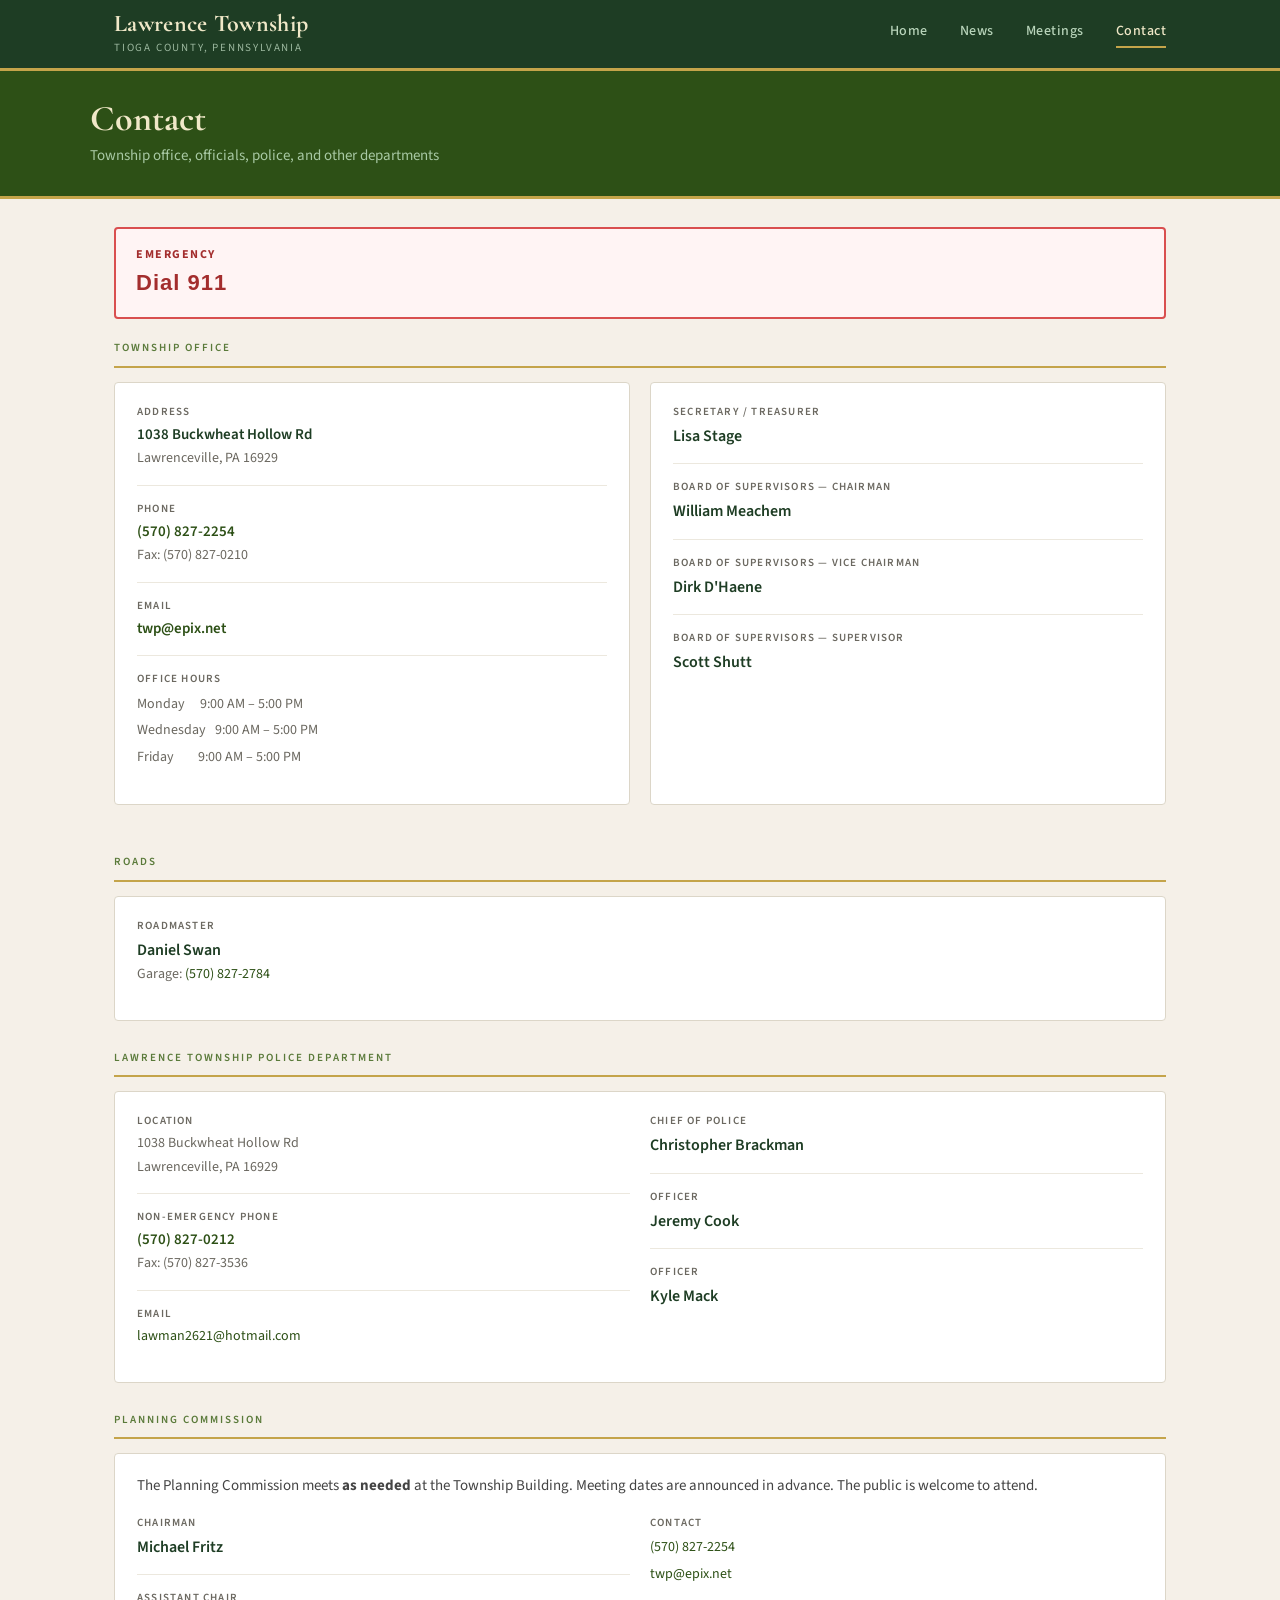
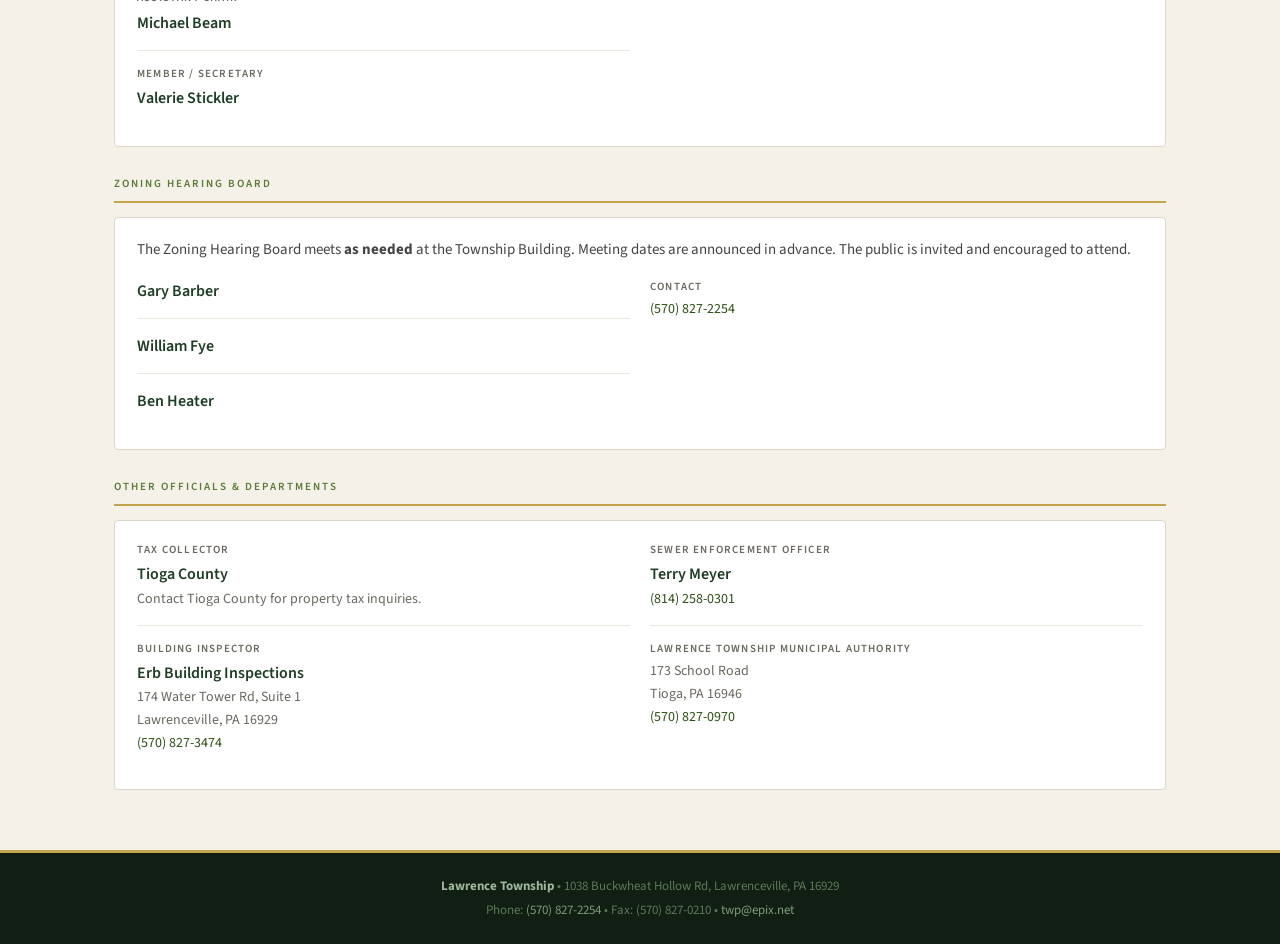
==== contact.html @ 263243e9 "initial commit" ====
<!DOCTYPE html>
<html lang="en">
<head>
  <meta charset="UTF-8">
  <meta name="viewport" content="width=device-width, initial-scale=1.0">
  <title>Contact — Lawrence Township</title>
  <meta name="description" content="Contact information for Lawrence Township, Tioga County, Pennsylvania — office, supervisors, police, and other departments.">
  <link rel="stylesheet" href="style.css">
</head>
<body>

  <!-- ====== HEADER ====== -->
  <header class="site-header">
    <div class="header-inner">
      <a href="index.html" class="site-logo" style="text-decoration:none;">
        <span class="logo-name">Lawrence Township</span>
        <span class="logo-sub">Tioga County, Pennsylvania</span>
      </a>
      <nav class="site-nav">
        <a href="index.html">Home</a>
        <a href="news.html">News</a>
        <a href="meetings.html">Meetings</a>
        <a href="contact.html" class="active">Contact</a>
      </nav>
    </div>
  </header>

  <!-- ====== PAGE HERO ====== -->
  <div class="page-hero">
    <div class="page-hero-inner">
      <h1>Contact</h1>
      <p>Township office, officials, police, and other departments</p>
    </div>
  </div>

  <!-- ====== MAIN CONTENT ====== -->
  <div class="content-full">

    <!-- Emergency Notice -->
    <div class="emergency-box">
      <div>
        <div class="emerg-label">Emergency</div>
        <div class="emerg-number" style="font-family: Arial, sans-serif;">Dial 911</div>
      </div>
    </div>

    <!-- Township Office -->
    <div class="section-label">Township Office</div>
    <div class="contact-grid" style="margin-bottom:28px;">

      <div class="card">
        <div class="official-block" style="padding-top:0;">
          <div class="official-title">Address</div>
          <div class="official-name" style="font-size:15px;">1038 Buckwheat Hollow Rd</div>
          <div class="official-detail">Lawrenceville, PA 16929</div>
        </div>
        <div class="official-block">
          <div class="official-title">Phone</div>
          <div class="official-name" style="font-size:15px;">
            <a href="tel:5708272254">(570) 827-2254</a>
          </div>
          <div class="official-detail">Fax: (570) 827-0210</div>
        </div>
        <div class="official-block">
          <div class="official-title">Email</div>
          <div class="official-name" style="font-size:15px;">
            <a href="mailto:twp@epix.net">twp@epix.net</a>
          </div>
        </div>
        <div class="official-block" style="border-bottom:none;">
          <div class="official-title">Office Hours</div>
          <div class="official-detail" style="line-height:1.9;">
            Monday &nbsp;&nbsp;&nbsp; 9:00 AM – 5:00 PM<br>
            Wednesday &nbsp; 9:00 AM – 5:00 PM<br>
            Friday &nbsp;&nbsp;&nbsp;&nbsp;&nbsp;&nbsp; 9:00 AM – 5:00 PM
          </div>
        </div>
      </div>

      <div class="card">
        <!-- UPDATE: Verify Secretary/Treasurer name is current -->
        <div class="official-block" style="padding-top:0;">
          <div class="official-title">Secretary / Treasurer</div>
          <div class="official-name">Lisa Stage</div>
        </div>

        <!-- UPDATE: Verify all Board of Supervisors names and roles are current -->
        <div class="official-block">
          <div class="official-title">Board of Supervisors — Chairman</div>
          <div class="official-name">William Meachem</div>
        </div>
        <div class="official-block">
          <div class="official-title">Board of Supervisors — Vice Chairman</div>
          <div class="official-name">Dirk D'Haene</div>
        </div>
        <div class="official-block" style="border-bottom:none;">
          <div class="official-title">Board of Supervisors — Supervisor</div>
          <div class="official-name">Scott Shutt</div>
        </div>
      </div>

    </div>

    <!-- Roads -->
    <div class="section-label">Roads</div>
    <div class="card" style="margin-bottom:28px;">
      <div class="contact-grid" style="margin-bottom:0;">
        <div>
          <!-- UPDATE: Verify Roadmaster name and number -->
          <div class="official-block" style="padding-top:0;">
            <div class="official-title">Roadmaster</div>
            <div class="official-name">Daniel Swan</div>
            <div class="official-detail">
              Garage: <a href="tel:5708272784">(570) 827-2784</a>
            </div>
          </div>
        </div>
      </div>
    </div>

    <!-- Police -->
    <div class="section-label">Lawrence Township Police Department</div>
    <div class="card" style="margin-bottom:28px;">
      <div class="contact-grid" style="margin-bottom:0;">

        <div>
          <div class="official-block" style="padding-top:0;">
            <div class="official-title">Location</div>
            <div class="official-detail">
              1038 Buckwheat Hollow Rd<br>Lawrenceville, PA 16929
            </div>
          </div>
          <div class="official-block">
            <div class="official-title">Non-Emergency Phone</div>
            <div class="official-name" style="font-size:15px;">
              <a href="tel:5708270212">(570) 827-0212</a>
            </div>
            <div class="official-detail">Fax: (570) 827-3536</div>
          </div>
          <div class="official-block" style="border-bottom:none;">
            <div class="official-title">Email</div>
            <div class="official-detail">
              <a href="mailto:lawman2621@hotmail.com">lawman2621@hotmail.com</a>
            </div>
          </div>
        </div>

        <div>
          <!-- UPDATE: Verify police officer names/roles are current -->
          <div class="official-block" style="padding-top:0;">
            <div class="official-title">Chief of Police</div>
            <div class="official-name">Christopher Brackman</div>
          </div>
          <div class="official-block">
            <div class="official-title">Officer</div>
            <div class="official-name">Jeremy Cook</div>
          </div>
          <div class="official-block" style="border-bottom:none;">
            <div class="official-title">Officer</div>
            <div class="official-name">Kyle Mack</div>
          </div>
        </div>

      </div>
    </div>

    <!-- Planning Commission -->
    <div class="section-label">Planning Commission</div>
    <div class="card" style="margin-bottom:28px;">
      <p style="font-size:15px; color:#444; margin-bottom:16px; line-height:1.6;">
        The Planning Commission meets <strong>as needed</strong> at the Township Building.
        Meeting dates are announced in advance. The public is welcome to attend.
      </p>
      <div class="contact-grid" style="margin-bottom:0;">
        <div>
          <!-- UPDATE: Verify Planning Commission member names are current -->
          <div class="official-block" style="padding-top:0;">
            <div class="official-title">Chairman</div>
            <div class="official-name">Michael Fritz</div>
          </div>
          <div class="official-block">
            <div class="official-title">Assistant Chair</div>
            <div class="official-name">Michael Beam</div>
          </div>
          <div class="official-block" style="border-bottom:none;">
            <div class="official-title">Member / Secretary</div>
            <div class="official-name">Valerie Stickler</div>
          </div>
        </div>
        <div>
          <div class="official-block" style="padding-top:0;">
            <div class="official-title">Contact</div>
            <div class="official-detail" style="line-height:1.9;">
              <a href="tel:5708272254">(570) 827-2254</a><br>
              <a href="mailto:twp@epix.net">twp@epix.net</a>
            </div>
          </div>
        </div>
      </div>
    </div>

    <!-- Zoning Hearing Board -->
    <div class="section-label">Zoning Hearing Board</div>
    <div class="card" style="margin-bottom:28px;">
      <p style="font-size:15px; color:#444; margin-bottom:16px; line-height:1.6;">
        The Zoning Hearing Board meets <strong>as needed</strong> at the Township Building.
        Meeting dates are announced in advance. The public is invited and encouraged to attend.
      </p>
      <div class="contact-grid" style="margin-bottom:0;">
        <div>
          <!-- UPDATE: Verify Zoning Board member names are current -->
          <div class="official-block" style="padding-top:0;">
            <div class="official-name">Gary Barber</div>
          </div>
          <div class="official-block">
            <div class="official-name">William Fye</div>
          </div>
          <div class="official-block" style="border-bottom:none;">
            <div class="official-name">Ben Heater</div>
          </div>
        </div>
        <div>
          <div class="official-block" style="padding-top:0;">
            <div class="official-title">Contact</div>
            <div class="official-detail">
              <a href="tel:5708272254">(570) 827-2254</a>
            </div>
          </div>
        </div>
      </div>
    </div>

    <!-- Other Officials / Departments -->
    <div class="section-label">Other Officials &amp; Departments</div>
    <div class="card">
      <div class="contact-grid" style="margin-bottom:0;">

        <div>
          <!-- UPDATE: Verify tax collector info — the current site just says "Tioga County" -->
          <div class="official-block" style="padding-top:0;">
            <div class="official-title">Tax Collector</div>
            <div class="official-name">Tioga County</div>
            <div class="official-detail">Contact Tioga County for property tax inquiries.</div>
          </div>

          <!-- UPDATE: Verify Building Inspector info is current -->
          <div class="official-block">
            <div class="official-title">Building Inspector</div>
            <div class="official-name">Erb Building Inspections</div>
            <div class="official-detail">
              174 Water Tower Rd, Suite 1<br>
              Lawrenceville, PA 16929<br>
              <a href="tel:5708273474">(570) 827-3474</a>
            </div>
          </div>
        </div>

        <div>
          <!-- UPDATE: Verify SEO contact -->
          <div class="official-block" style="padding-top:0;">
            <div class="official-title">Sewer Enforcement Officer</div>
            <div class="official-name">Terry Meyer</div>
            <div class="official-detail">
              <a href="tel:8142580301">(814) 258-0301</a>
            </div>
          </div>

          <!-- UPDATE: Verify Municipal Authority info -->
          <div class="official-block">
            <div class="official-title">Lawrence Township Municipal Authority</div>
            <div class="official-detail">
              173 School Road<br>
              Tioga, PA 16946<br>
              <a href="tel:5708270970">(570) 827-0970</a>
            </div>
          </div>
        </div>

      </div>
    </div>

  </div>

  <!-- ====== FOOTER ====== -->
  <footer class="site-footer">
    <div class="footer-inner">
      <strong>Lawrence Township</strong> &bull;
      1038 Buckwheat Hollow Rd, Lawrenceville, PA 16929<br>
      Phone: <a href="tel:5708272254">(570) 827-2254</a> &bull;
      Fax: (570) 827-0210 &bull;
      <a href="mailto:twp@epix.net">twp@epix.net</a>
    </div>
  </footer>

</body>
</html>
---- style.css ----
/* ============================================================
   Lawrence Township — Main Stylesheet
   To change the color scheme, update the variables in :root
   ============================================================ */

@import url('https://fonts.googleapis.com/css2?family=Cormorant+Garamond:wght@400;600;700&family=Source+Sans+3:wght@400;500;600&display=swap');

/* --- Color & Font Variables --- */
:root {
  --green-dark:   #1e3d24;
  --green-mid:    #2d5016;
  --green-light:  #5a7a3a;
  --green-pale:   #eaf3de;
  --gold:         #c4a44a;
  --gold-pale:    rgba(196, 164, 74, 0.15);
  --cream:        #f5f0e8;
  --cream-border: #dcd6c8;
  --text-dark:    #1e2a20;
  --text-mid:     #444441;
  --text-muted:   #6b6860;
  --white:        #ffffff;

  --font-display: 'Cormorant Garamond', Georgia, serif;
  --font-body:    'Source Sans 3', 'Segoe UI', sans-serif;

  --max-width: 1100px;
  --radius:    4px;
}

/* --- Reset & Base --- */
*, *::before, *::after { box-sizing: border-box; margin: 0; padding: 0; }

body {
  font-family: var(--font-body);
  font-size: 16px;
  line-height: 1.65;
  color: var(--text-dark);
  background: var(--cream);
}

a { color: var(--green-mid); text-decoration: none; }
a:hover { text-decoration: underline; }

img { max-width: 100%; display: block; }

/* --- Layout Wrapper --- */
.site-wrap {
  max-width: var(--max-width);
  margin: 0 auto;
  padding: 0 24px;
}

/* ============================================================
   HEADER & NAVIGATION
   ============================================================ */

.site-header {
  background: var(--green-dark);
  border-bottom: 3px solid var(--gold);
}

.header-inner {
  max-width: var(--max-width);
  margin: 0 auto;
  padding: 0 24px;
  display: flex;
  align-items: center;
  justify-content: space-between;
  height: 68px;
}

.site-logo { display: flex; flex-direction: column; gap: 1px; }

.logo-name {
  font-family: var(--font-display);
  font-size: 24px;
  font-weight: 700;
  color: #f0e8c8;
  letter-spacing: 0.3px;
  line-height: 1.1;
}

.logo-sub {
  font-size: 11px;
  color: #9cb89f;
  letter-spacing: 1.8px;
  text-transform: uppercase;
}

.site-nav { display: flex; gap: 32px; }

.site-nav a {
  color: #b8d4ba;
  font-size: 14px;
  font-weight: 500;
  letter-spacing: 0.5px;
  text-decoration: none;
  padding-bottom: 3px;
  border-bottom: 2px solid transparent;
  transition: color 0.15s, border-color 0.15s;
}

.site-nav a:hover,
.site-nav a.active {
  color: #f0e8c8;
  border-color: var(--gold);
}

/* ============================================================
   HERO BANNER
   ============================================================ */

.site-hero {
  background: var(--green-mid);
  padding: 44px 24px 38px;
  border-bottom: 3px solid var(--gold);
}

.hero-inner {
  max-width: var(--max-width);
  margin: 0 auto;
}

.hero-inner h1 {
  font-family: var(--font-display);
  font-size: 48px;
  font-weight: 700;
  color: #f0e8c8;
  line-height: 1.1;
  margin-bottom: 8px;
}

.hero-sub {
  font-size: 16px;
  color: #a8c9a4;
  margin-bottom: 22px;
}

.hero-badges {
  display: flex;
  flex-wrap: wrap;
  gap: 10px;
}

.hero-badge {
  background: var(--gold-pale);
  border: 1px solid var(--gold);
  color: #e8d08a;
  font-size: 13px;
  font-weight: 500;
  padding: 5px 14px;
  border-radius: var(--radius);
  letter-spacing: 0.3px;
}

/* Smaller hero for interior pages */
.page-hero {
  background: var(--green-mid);
  border-bottom: 3px solid var(--gold);
  padding: 28px 24px;
}

.page-hero-inner {
  max-width: var(--max-width);
  margin: 0 auto;
}

.page-hero h1 {
  font-family: var(--font-display);
  font-size: 36px;
  font-weight: 700;
  color: #f0e8c8;
  line-height: 1.1;
}

.page-hero p {
  font-size: 15px;
  color: #a8c9a4;
  margin-top: 5px;
}

/* ============================================================
   MAIN CONTENT LAYOUT
   ============================================================ */

.content-with-sidebar {
  display: grid;
  grid-template-columns: 1fr 320px;
  gap: 28px;
  padding: 28px 24px;
  max-width: var(--max-width);
  margin: 0 auto;
}

.content-full {
  padding: 28px 24px;
  max-width: var(--max-width);
  margin: 0 auto;
}

/* ============================================================
   SECTION LABELS
   ============================================================ */

.section-label {
  font-size: 11px;
  font-weight: 600;
  letter-spacing: 2px;
  text-transform: uppercase;
  color: var(--green-light);
  margin-bottom: 14px;
  padding-bottom: 8px;
  border-bottom: 2px solid var(--gold);
}

/* ============================================================
   CARDS
   ============================================================ */

.card {
  background: var(--white);
  border-radius: var(--radius);
  border: 1px solid var(--cream-border);
  padding: 20px 22px;
  margin-bottom: 20px;
}

.card-dark {
  background: var(--green-dark);
  border-radius: var(--radius);
  padding: 20px 22px;
  margin-bottom: 20px;
}

.card-dark .section-label {
  color: #9cb89f;
  border-color: var(--gold);
}

/* ============================================================
   NEWS / ANNOUNCEMENTS
   ============================================================ */

.news-item {
  padding: 16px 0;
  border-bottom: 1px solid #ece8de;
}
.news-item:last-child { border-bottom: none; padding-bottom: 0; }
.news-item:first-child { padding-top: 0; }

.news-date {
  font-size: 11px;
  font-weight: 600;
  color: #8a7a5a;
  text-transform: uppercase;
  letter-spacing: 1.2px;
}

.news-title {
  font-size: 16px;
  font-weight: 600;
  color: var(--green-dark);
  margin: 4px 0 5px;
  line-height: 1.3;
}

.news-body {
  font-size: 14px;
  color: var(--text-muted);
  line-height: 1.55;
}

.view-more {
  display: inline-block;
  margin-top: 14px;
  font-size: 14px;
  color: var(--green-light);
  font-weight: 600;
  text-decoration: none;
  letter-spacing: 0.2px;
}
.view-more:hover { color: var(--green-dark); text-decoration: underline; }

/* ============================================================
   MEETINGS SIDEBAR & TABLE
   ============================================================ */

.meeting-row {
  display: flex;
  justify-content: space-between;
  align-items: center;
  padding: 9px 0;
  border-bottom: 1px solid #ece8de;
  font-size: 14px;
}
.meeting-row:last-child { border-bottom: none; }
.meeting-row.past { opacity: 0.5; }

.meeting-date { font-weight: 500; color: var(--text-dark); }
.meeting-tag {
  background: var(--green-pale);
  color: #3b6d11;
  font-size: 11px;
  font-weight: 600;
  padding: 2px 8px;
  border-radius: var(--radius);
  letter-spacing: 0.5px;
}

/* Full meetings table */
.meeting-table {
  width: 100%;
  border-collapse: collapse;
  font-size: 15px;
}
.meeting-table th {
  text-align: left;
  font-size: 11px;
  font-weight: 600;
  letter-spacing: 1.5px;
  text-transform: uppercase;
  color: var(--text-muted);
  padding: 10px 12px;
  background: var(--cream);
  border-bottom: 2px solid var(--gold);
}
.meeting-table td {
  padding: 12px;
  border-bottom: 1px solid #ece8de;
  vertical-align: middle;
}
.meeting-table tr:last-child td { border-bottom: none; }
.meeting-table tr:hover td { background: #faf8f3; }

.pdf-link {
  display: inline-block;
  font-size: 13px;
  font-weight: 500;
  color: var(--green-light);
  text-decoration: none;
  padding: 3px 10px;
  border: 1px solid var(--green-light);
  border-radius: var(--radius);
}
.pdf-link:hover { background: var(--green-pale); text-decoration: none; }

.pending {
  font-size: 13px;
  color: var(--text-muted);
  font-style: italic;
}

/* ============================================================
   CONTACT INFO
   ============================================================ */

.contact-row {
  display: flex;
  gap: 10px;
  align-items: flex-start;
  padding: 7px 0;
  font-size: 14px;
  color: #c8ddc9;
}

.contact-strong { color: #f0e8c8; font-weight: 500; }

.contact-icon {
  width: 16px;
  height: 16px;
  margin-top: 2px;
  flex-shrink: 0;
  fill: var(--gold);
}

.hours-grid {
  display: grid;
  grid-template-columns: 1fr auto;
  gap: 3px 12px;
  margin-top: 8px;
  font-size: 13px;
}

.hours-day { color: #9cb89f; }
.hours-time { color: #c8ddc9; }

/* Contact page full layout */
.contact-grid {
  display: grid;
  grid-template-columns: repeat(auto-fit, minmax(280px, 1fr));
  gap: 20px;
  margin-bottom: 28px;
}

.official-block {
  padding: 14px 0;
  border-bottom: 1px solid #ece8de;
}
.official-block:last-child { border-bottom: none; }

.official-title {
  font-size: 11px;
  font-weight: 600;
  letter-spacing: 1.2px;
  text-transform: uppercase;
  color: var(--text-muted);
  margin-bottom: 2px;
}

.official-name {
  font-size: 16px;
  font-weight: 600;
  color: var(--green-dark);
}

.official-detail {
  font-size: 14px;
  color: var(--text-muted);
}

/* Emergency callout */
.emergency-box {
  background: #fff4f4;
  border: 2px solid #d94f4f;
  border-radius: var(--radius);
  padding: 16px 20px;
  margin-bottom: 20px;
  display: flex;
  align-items: center;
  gap: 14px;
}

.emergency-box .emerg-label {
  font-size: 12px;
  font-weight: 700;
  letter-spacing: 1.5px;
  text-transform: uppercase;
  color: #a32d2d;
}

.emergency-box .emerg-number {
  font-size: 22px;
  font-weight: 700;
  color: #a32d2d;
  font-family: var(--font-display);
  letter-spacing: 1px;
}

/* ============================================================
   FOOTER
   ============================================================ */

.site-footer {
  background: #111e14;
  border-top: 3px solid var(--gold);
  padding: 22px 24px;
  margin-top: 12px;
  text-align: center;
}

.footer-inner {
  max-width: var(--max-width);
  margin: 0 auto;
  font-size: 13px;
  color: #5a7a5a;
  line-height: 1.8;
}

.footer-inner strong { color: #9cb89f; }

.footer-inner a {
  color: #7a9c7a;
  text-decoration: none;
}
.footer-inner a:hover { color: #9cb89f; text-decoration: underline; }

/* ============================================================
   UTILITIES
   ============================================================ */

.mt-0 { margin-top: 0; }
.mb-20 { margin-bottom: 20px; }

/* ============================================================
   RESPONSIVE — Tablets & Mobile
   ============================================================ */

@media (max-width: 768px) {
  .header-inner { height: auto; flex-direction: column; align-items: flex-start; padding: 14px 20px; gap: 10px; }
  .site-nav { gap: 18px; flex-wrap: wrap; }
  .content-with-sidebar { grid-template-columns: 1fr; }
  .hero-inner h1 { font-size: 36px; }
  .contact-grid { grid-template-columns: 1fr; }
  .content-with-sidebar, .content-full { padding: 20px 16px; }
  .site-wrap { padding: 0 16px; }
}
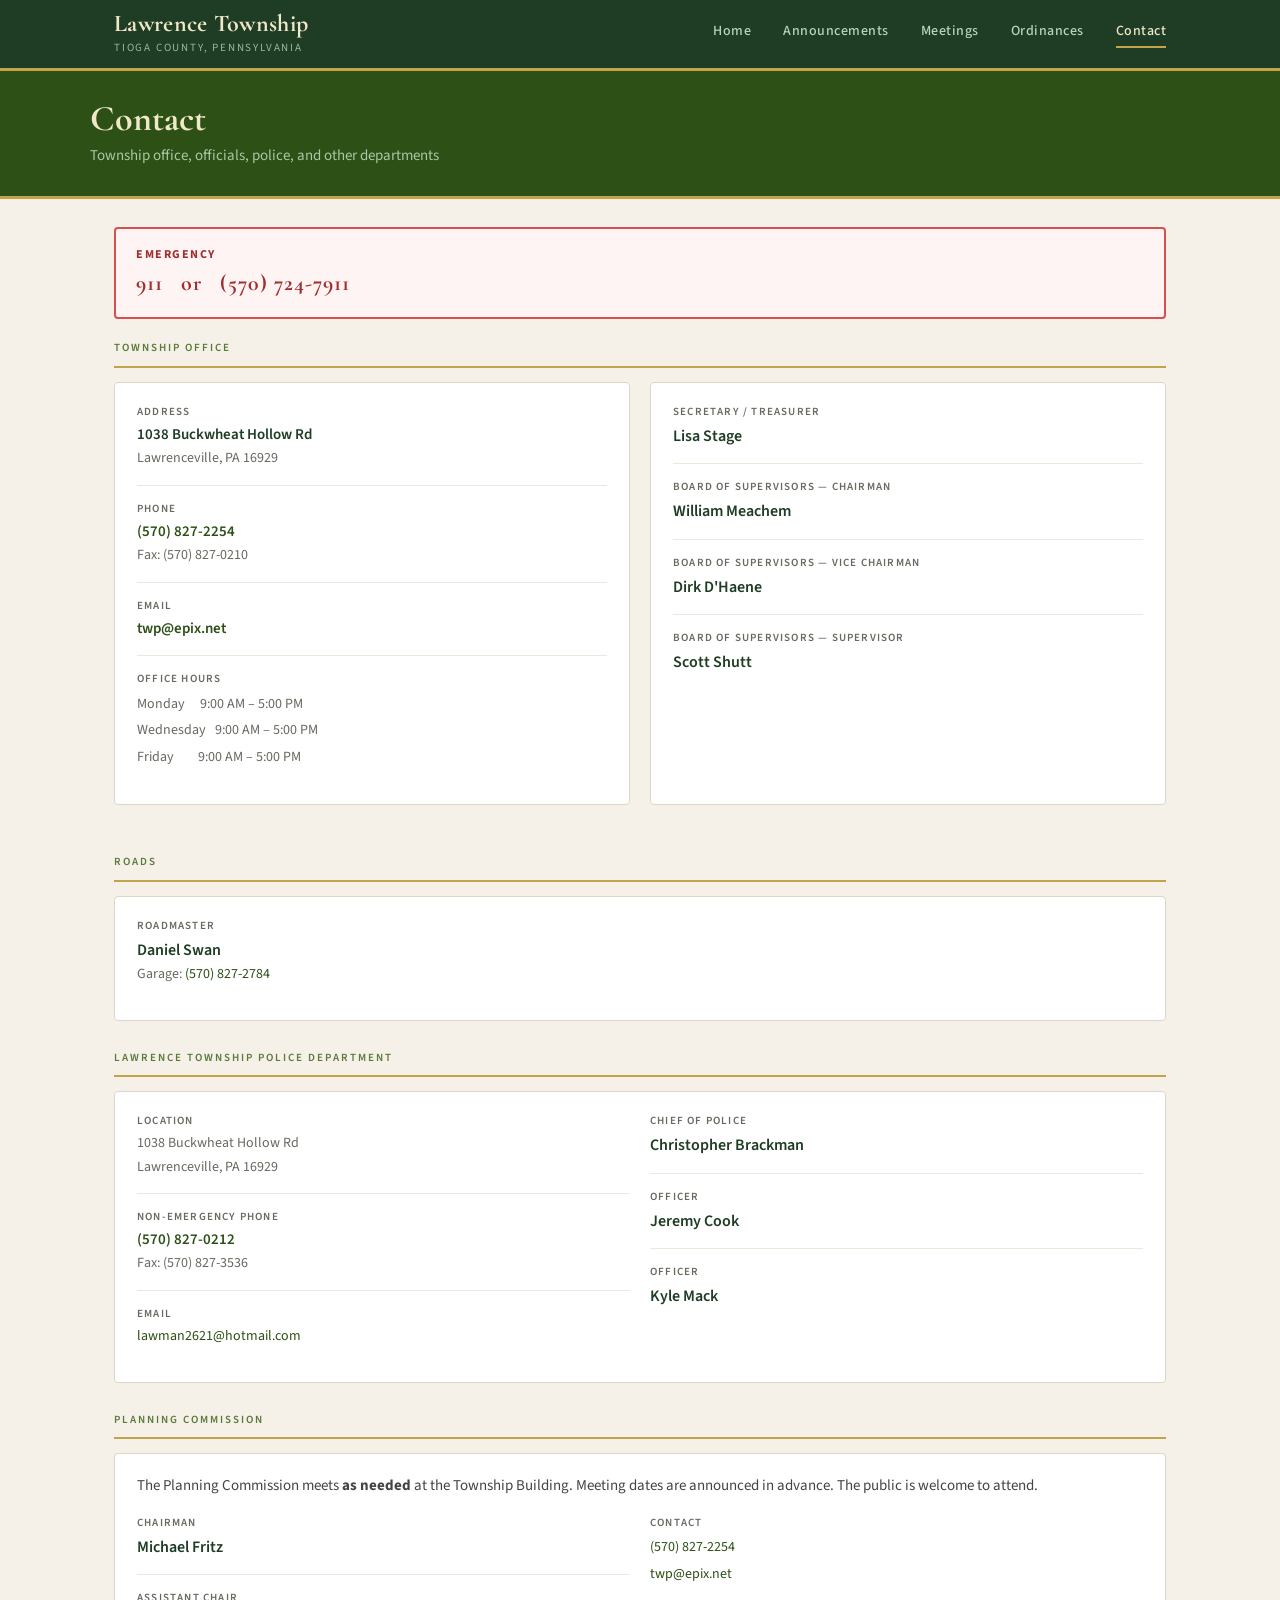
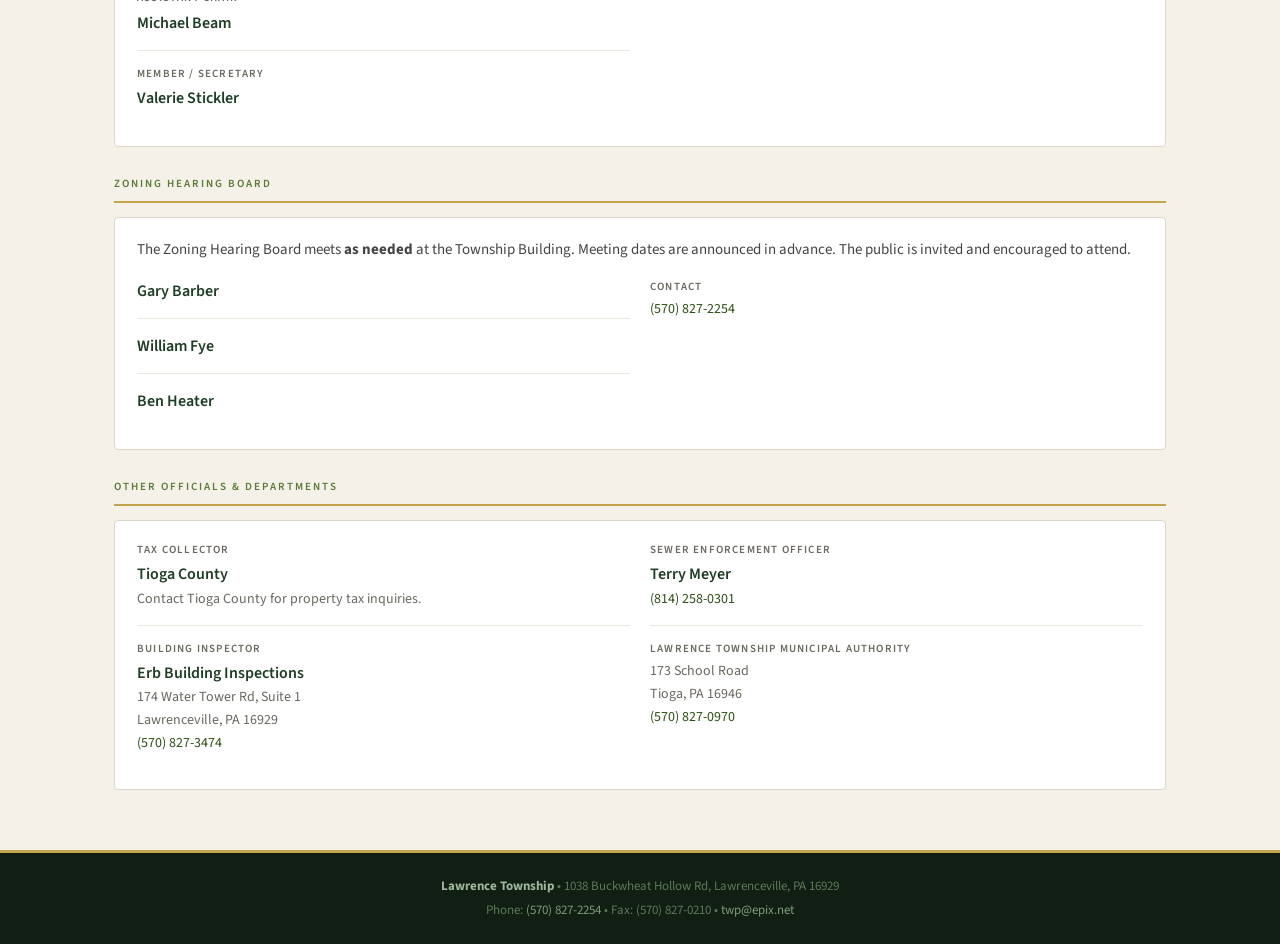
==== commit 380faf56: "update to js and drive" ====
--- a/contact.html
+++ b/contact.html
@@ -4,8 +4,10 @@
   <meta charset="UTF-8">
   <meta name="viewport" content="width=device-width, initial-scale=1.0">
   <title>Contact — Lawrence Township</title>
-  <meta name="description" content="Contact information for Lawrence Township, Tioga County, Pennsylvania — office, supervisors, police, and other departments.">
+  <meta name="description" content="Contact information for Lawrence Township, Tioga County, Pennsylvania.">
   <link rel="stylesheet" href="style.css">
+  <script src="config.js"></script>
+  <script src="drive.js"></script>
 </head>
 <body>
 
@@ -18,8 +20,9 @@
       </a>
       <nav class="site-nav">
         <a href="index.html">Home</a>
-        <a href="news.html">News</a>
+        <a href="news.html">Announcements</a>
         <a href="meetings.html">Meetings</a>
+        <a href="ordinances.html">Ordinances</a>
         <a href="contact.html" class="active">Contact</a>
       </nav>
     </div>
@@ -40,7 +43,7 @@
     <div class="emergency-box">
       <div>
         <div class="emerg-label">Emergency</div>
-        <div class="emerg-number" style="font-family: Arial, sans-serif;">Dial 911</div>
+        <div class="emerg-number">911 &nbsp;&nbsp;or&nbsp;&nbsp; (570) 724-7911</div>
       </div>
     </div>
 
@@ -83,7 +86,6 @@
           <div class="official-title">Secretary / Treasurer</div>
           <div class="official-name">Lisa Stage</div>
         </div>
-
         <!-- UPDATE: Verify all Board of Supervisors names and roles are current -->
         <div class="official-block">
           <div class="official-title">Board of Supervisors — Chairman</div>
@@ -122,13 +124,10 @@
     <div class="section-label">Lawrence Township Police Department</div>
     <div class="card" style="margin-bottom:28px;">
       <div class="contact-grid" style="margin-bottom:0;">
-
         <div>
           <div class="official-block" style="padding-top:0;">
             <div class="official-title">Location</div>
-            <div class="official-detail">
-              1038 Buckwheat Hollow Rd<br>Lawrenceville, PA 16929
-            </div>
+            <div class="official-detail">1038 Buckwheat Hollow Rd<br>Lawrenceville, PA 16929</div>
           </div>
           <div class="official-block">
             <div class="official-title">Non-Emergency Phone</div>
@@ -144,7 +143,6 @@
             </div>
           </div>
         </div>
-
         <div>
           <!-- UPDATE: Verify police officer names/roles are current -->
           <div class="official-block" style="padding-top:0;">
@@ -160,7 +158,6 @@
             <div class="official-name">Kyle Mack</div>
           </div>
         </div>
-
       </div>
     </div>
 
@@ -230,52 +227,43 @@
       </div>
     </div>
 
-    <!-- Other Officials / Departments -->
+    <!-- Other Officials -->
     <div class="section-label">Other Officials &amp; Departments</div>
     <div class="card">
       <div class="contact-grid" style="margin-bottom:0;">
-
-        <div>
-          <!-- UPDATE: Verify tax collector info — the current site just says "Tioga County" -->
+        <div>
+          <!-- UPDATE: Verify tax collector info -->
           <div class="official-block" style="padding-top:0;">
             <div class="official-title">Tax Collector</div>
             <div class="official-name">Tioga County</div>
             <div class="official-detail">Contact Tioga County for property tax inquiries.</div>
           </div>
-
-          <!-- UPDATE: Verify Building Inspector info is current -->
+          <!-- UPDATE: Verify Building Inspector info -->
           <div class="official-block">
             <div class="official-title">Building Inspector</div>
             <div class="official-name">Erb Building Inspections</div>
             <div class="official-detail">
-              174 Water Tower Rd, Suite 1<br>
-              Lawrenceville, PA 16929<br>
+              174 Water Tower Rd, Suite 1<br>Lawrenceville, PA 16929<br>
               <a href="tel:5708273474">(570) 827-3474</a>
             </div>
           </div>
         </div>
-
         <div>
           <!-- UPDATE: Verify SEO contact -->
           <div class="official-block" style="padding-top:0;">
             <div class="official-title">Sewer Enforcement Officer</div>
             <div class="official-name">Terry Meyer</div>
-            <div class="official-detail">
-              <a href="tel:8142580301">(814) 258-0301</a>
-            </div>
-          </div>
-
+            <div class="official-detail"><a href="tel:8142580301">(814) 258-0301</a></div>
+          </div>
           <!-- UPDATE: Verify Municipal Authority info -->
           <div class="official-block">
             <div class="official-title">Lawrence Township Municipal Authority</div>
             <div class="official-detail">
-              173 School Road<br>
-              Tioga, PA 16946<br>
+              173 School Road<br>Tioga, PA 16946<br>
               <a href="tel:5708270970">(570) 827-0970</a>
             </div>
           </div>
         </div>
-
       </div>
     </div>
 
@@ -283,14 +271,12 @@
 
   <!-- ====== FOOTER ====== -->
   <footer class="site-footer">
-    <div class="footer-inner">
-      <strong>Lawrence Township</strong> &bull;
-      1038 Buckwheat Hollow Rd, Lawrenceville, PA 16929<br>
-      Phone: <a href="tel:5708272254">(570) 827-2254</a> &bull;
-      Fax: (570) 827-0210 &bull;
-      <a href="mailto:twp@epix.net">twp@epix.net</a>
-    </div>
+    <div class="footer-inner" id="footer-contact"></div>
   </footer>
+
+  <script>
+    UI.renderFooter();
+  </script>
 
 </body>
 </html>
--- a/style.css
+++ b/style.css
@@ -482,6 +482,63 @@
 .mb-20 { margin-bottom: 20px; }
 
 /* ============================================================
+   DRIVE DYNAMIC CONTENT STATES
+   ============================================================ */
+
+.drive-loading {
+  font-size: 14px;
+  color: var(--text-muted);
+  padding: 24px 0;
+  font-style: italic;
+}
+
+.drive-error {
+  font-size: 14px;
+  color: #a32d2d;
+  padding: 12px 16px;
+  background: #fff4f4;
+  border: 1px solid #f0c0c0;
+  border-radius: var(--radius);
+}
+
+/* Rendered Google Doc content inside announcements */
+.announcement-content {
+  font-size: 14px;
+  color: var(--text-muted);
+  line-height: 1.6;
+  margin-top: 6px;
+}
+.announcement-content p { margin: 0 0 8px; }
+.announcement-content p:last-child { margin-bottom: 0; }
+.announcement-content ul,
+.announcement-content ol { padding-left: 20px; margin: 0 0 8px; }
+.announcement-content li { margin-bottom: 3px; }
+.announcement-content b,
+.announcement-content strong { color: var(--text-dark); font-weight: 600; }
+.announcement-content a { color: var(--green-light); }
+
+/* ============================================================
+   ORDINANCES PAGE
+   ============================================================ */
+
+.ordinance-item {
+  display: flex;
+  justify-content: space-between;
+  align-items: center;
+  padding: 12px 0;
+  border-bottom: 1px solid #ece8de;
+  gap: 16px;
+}
+.ordinance-item:last-child { border-bottom: none; }
+.ordinance-item:first-child { padding-top: 0; }
+
+.ordinance-name {
+  font-size: 15px;
+  font-weight: 500;
+  color: var(--green-dark);
+}
+
+/* ============================================================
    RESPONSIVE — Tablets & Mobile
    ============================================================ */
 
